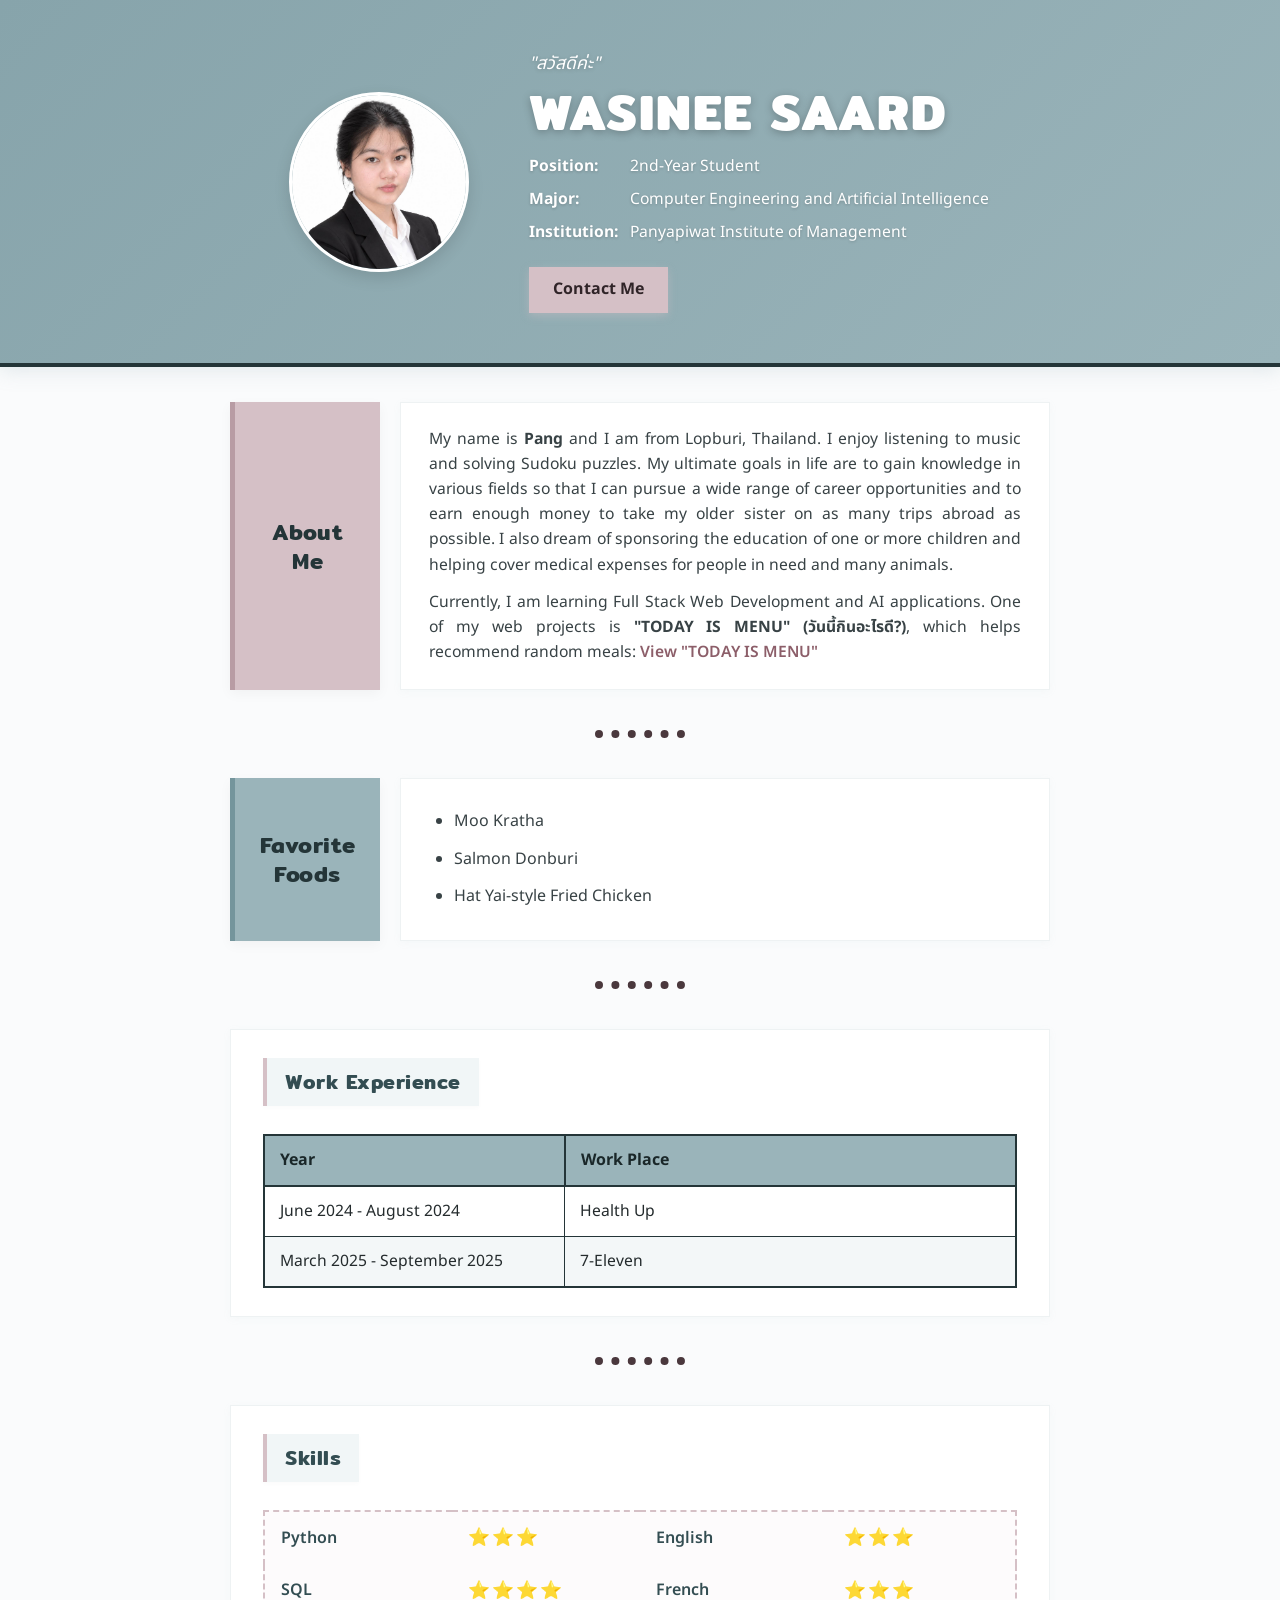
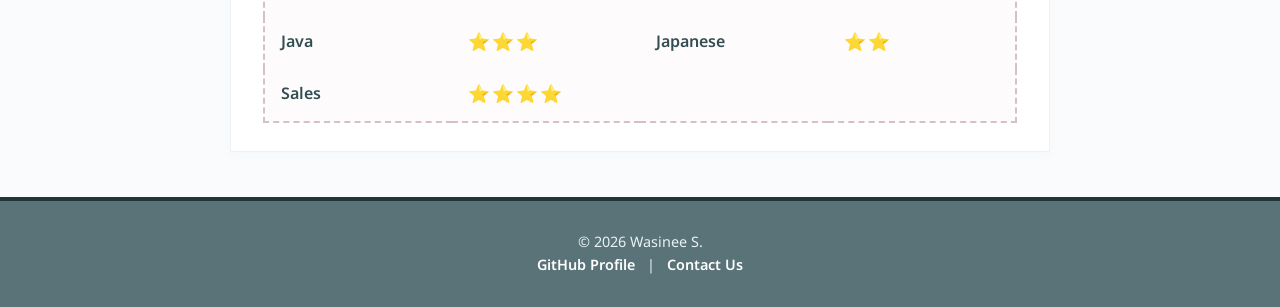
==== index.html @ 86ffa348 "เวอร์ชั่น 2" ====
<!DOCTYPE html>
<html lang="en">
<head>
    <meta charset="UTF-8">
    <meta name="viewport" content="width=device-width, initial-scale=1.0">
    <title>Wasinee Saard - My Page v2</title>
    <!-- Google Fonts (Mitr & Noto Sans Thai) ตามสไลด์หน้า 142 -->
    <link rel="preconnect" href="https://fonts.googleapis.com">
    <link rel="preconnect" href="https://fonts.gstatic.com" crossorigin>
    <link href="https://fonts.googleapis.com/css2?family=Mitr:wght@400;600;700&family=Noto+Sans+Thai:wght@300;400;600&display=swap" rel="stylesheet">
    <!-- เชื่อมต่อไปยัง styles.css -->
    <link rel="stylesheet" href="styles.css">
</head>
<body>

    <!-- Header: จัด Layout รูปโปรไฟล์และข้อมูลด้วย Table พร้อมเว้นระยะห่าง -->
    <header class="header-container">
        <table class="profile-layout-table" cellspacing="30">
            <tr>
                <!-- ฝั่งซ้าย: รูปภาพโปรไฟล์วงกลมแบบคลีน  -->
                <td class="profile-img-cell">
                    <img src="12170.jpeg" alt="Wasinee Saard Profile Picture" class="profile-img">
                </td>
                <!-- ฝั่งขวา: รายละเอียดข้อมูลส่วนตัว -->
                <td class="profile-info-cell">
                    <p class="tagline"><em>"สวัสดีค่ะ"</em></p>
                    <h1 class="display-name">Wasinee Saard</h1>
                    
                    <table class="personal-info-table">
                        <tr>
                            <td><strong>Position:</strong></td>
                            <td>2nd-Year Student</td>
                        </tr>
                        <tr>
                            <td><strong>Major:</strong></td>
                            <td>Computer Engineering and Artificial Intelligence</td>
                        </tr>
                        <tr>
                            <td><strong>Institution:</strong></td>
                            <td>Panyapiwat Institute of Management</td>
                        </tr>
                    </table>

                    <div class="header-btn-wrap">
                        <a href="contact.html" class="btn-primary">Contact Me</a>
                    </div>
                </td>
            </tr>
        </table>
    </header>

    <!-- เนื้อหาหลัก (Main Content) -->
    <main class="content-container">

        <!-- 1. About Me (กล่องสี่เหลี่ยมขอบคม สูงเท่าช่องข้อความขวามือ) -->
        <section class="split-section">
            <div class="square-title-box title-about">
                <h2>About<br>Me</h2>
            </div>
            <div class="split-content-box">
                <p>
                    My name is <strong>Pang</strong>  and I am from Lopburi, Thailand. I enjoy listening to music and solving Sudoku puzzles.

My ultimate goals in life are to gain knowledge in various fields so that I can pursue a wide range of career opportunities and to earn enough money to take my older sister on as many trips abroad as possible. I also dream of sponsoring the education of one or more children and helping cover medical expenses for people in need and many animals.


                </p>
                <p>
                    Currently, I am learning Full Stack Web Development and AI applications. 
                    One of my web projects is <strong>"TODAY IS MENU" (วันนี้กินอะไรดี?)</strong>, which helps recommend random meals: 
                    <a href="https://wasineesaa.github.io/today-is-menu/" target="_blank">View "TODAY IS MENU"</a>
                </p>
            </div>
        </section>

        <!-- เส้นคั่นจุดไข่ปลา Dotted HR ตามสไลด์ PA 3.1 -->
        <hr class="dotted-hr">

        <!-- 2. My Favorite Foods (กล่องสี่เหลี่ยมขอบคม สูงเท่าช่องข้อความขวามือ) -->
        <section class="split-section">
            <div class="square-title-box title-food">
                <h2>Favorite<br>Foods</h2>
            </div>
            <div class="split-content-box">
                <ul class="food-list">
                    <li>Moo Kratha </li>
                    <li>Salmon Donburi </li>
                    <li>Hat Yai-style Fried Chicken</li>
                </ul>
            </div>
        </section>

        <!-- เส้นคั่นจุดไข่ปลา Dotted HR ตามสไลด์ PA 3.1 -->
        <hr class="dotted-hr">

        <!-- 3. Work Experience (ตารางเส้นหนาและชัดเจนขึ้น) -->
        <section class="card">
            <h2>Work Experience</h2>
            <table class="experience-table">
                <thead>
                    <tr>
                        <th>Year</th>
                        <th>Work Place</th>
                    </tr>
                </thead>
                <tbody>
                    <tr>
                        <td>June 2024 - August 2024</td>
                        <td>Health Up</td>
                    </tr>
                    <tr>
                        <td>March 2025 - September 2025</td>
                        <td>7-Eleven </td>
                    </tr>
                </tbody>
            </table>
        </section>

        <!-- เส้นคั่นจุดไข่ปลา Dotted HR ตามสไลด์ PA 3.1 -->
        <hr class="dotted-hr">

        <!-- 4. Skills (ตาราง 4 คอลัมน์ ล้อมด้วยกรอบเส้นประ Dashed Border) -->
        <section class="card">
            <h2>Skills</h2>
            <table class="skills-box-table">
                <tr>
                    <td class="skill-name">Python</td>
                    <td class="skill-level">⭐⭐⭐</td>
                    <td class="skill-name">English</td>
                    <td class="skill-level">⭐⭐⭐</td>
                </tr>
                <tr>
                    <td class="skill-name">SQL</td>
                    <td class="skill-level">⭐⭐⭐⭐</td>
                    <td class="skill-name">French</td>
                    <td class="skill-level">⭐⭐⭐</td>
                </tr>
                <tr>
                    <td class="skill-name">Java</td>
                    <td class="skill-level">⭐⭐⭐</td>
                    <td class="skill-name">Japanese</td>
                    <td class="skill-level">⭐⭐</td>
                </tr>
                <tr>
                    <td class="skill-name">Sales </td>
                    <td class="skill-level">⭐⭐⭐⭐</td>
                    <td></td>
                    <td></td>
                </tr>
            </table>
        </section>

    </main>

    <!-- Footer: Link GitHub & contact.html -->
    <footer class="footer-container">
        <p>&copy; 2026 Wasinee S. </p>
        <p>
            <a href="https://github.com/wasineesaa" target="_blank">GitHub Profile</a> | 
            <a href="contact.html">Contact Us</a>
        </p>
    </footer>

</body>
</html>
---- styles.css ----
/* ==========================================================
   1. GLOBAL RESET & TYPOGRAPHY
   - ฟอนต์เนื้อหา: Noto Sans Thai (สไลด์หน้า 160)
   - ฟอนต์หัวข้อ: Mitr (สไลด์หน้า 142)
   ========================================================== */
* {
    margin: 0;
    padding: 0;
    box-sizing: border-box;
}

body {
    background-color: #fafbfc;
    color: #2e3538;
    font-family: 'Noto Sans Thai', 'Segoe UI', Tahoma, sans-serif;
    line-height: 1.6;
}

h1, h2, h3 {
    font-family: 'Mitr', sans-serif;
    font-weight: 600;
}

/* ==========================================================
   2. HEADER CONTAINER & PROFILE LAYOUT
   ========================================================== */
.header-container {
    background: linear-gradient(135deg, #87a4ab, #9AB4BA);
    padding: 50px 20px;
    box-shadow: 0 4px 18px rgba(154, 180, 186, 0.25);
    /* เส้นกั้นด้านล่างกรอบบน: หนา 4px สีเข้มคมชัด */
    border-bottom: 4px solid #243538;
}

.header-container.compact {
    text-align: center;
    padding: 35px 20px;
}

.profile-layout-table {
    border-collapse: separate !important;
    border-spacing: 35px 0 !important;
    max-width: 900px;
    margin: 0 auto;
}

.profile-img-cell {
    width: 200px;
    vertical-align: middle;
    text-align: center;
}

/* รูปโปรไฟล์วงกลมแบบคลีน */
.profile-img {
    width: 180px;
    height: 180px;
    min-width: 180px;
    min-height: 180px;
    border-radius: 50%;
    object-fit: cover;
    object-position: center 15%; /* โฟกัสไม่ให้ศีรษะโดนตัด */
    border: 3.5px solid #ffffff;
    box-shadow: 0 6px 16px rgba(0, 0, 0, 0.12);
    display: block;
    margin: 0 auto;
    transition: transform 0.3s ease, box-shadow 0.3s ease;
}

.profile-img:hover {
    transform: scale(1.04) rotate(2deg);
    box-shadow: 0 10px 25px rgba(255, 255, 255, 0.4);
}

.profile-info-cell {
    vertical-align: middle;
    padding-left: 15px;
}

/* ==========================================================
   ชื่อ WASINEE SAARD & ตัวหนังสือรอบข้างสีขาว
   ========================================================== */
.tagline {
    color: #ffffff !important;
    margin-bottom: 8px;
    font-size: 1.1rem;
    font-weight: 400;
    text-shadow: 0 1px 4px rgba(0, 0, 0, 0.2);
}

.display-name {
    font-size: 3.1rem;
    font-weight: 800;
    text-transform: uppercase;
    letter-spacing: 2px;
    line-height: 1.05;
    color: #ffffff;
    margin-bottom: 12px;
    text-shadow: 0 2px 8px rgba(0, 0, 0, 0.25);
    
    display: inline-block;
    transform-origin: left center;
    cursor: default;
    transition: transform 0.3s cubic-bezier(0.2, 0.8, 0.2, 1), 
                color 0.3s ease, 
                text-shadow 0.3s ease;
}

.display-name:hover {
    transform: translateX(12px) scale(1.02);
    color: #ffffff !important;
    text-shadow: 0 0 16px rgba(255, 255, 255, 0.9), 0 3px 8px rgba(0, 0, 0, 0.3);
}

.personal-info-table {
    border-collapse: collapse;
    margin-bottom: 18px;
    color: #ffffff !important;
}

.personal-info-table td {
    padding: 4px 12px 4px 0;
    font-size: 0.98rem;
    text-shadow: 0 1px 3px rgba(0, 0, 0, 0.2);
}

.personal-info-table strong {
    color: #ffffff !important;
}

.header-btn-wrap {
    margin-top: 12px;
}

/* ==========================================================
   ลูกเล่น DOTTED HR สไตล์ Sean Halpin (สไลด์หน้า 37, 40)
   ========================================================== */
hr.dotted-hr {
    border-style: none;
    border-top-style: dotted;
    border-color: #4a383d;
    border-width: 8px;
    width: 90px;
    margin: 40px auto;
}

/* ==========================================================
   3. LAYOUT หัวข้อกล่องสี่เหลี่ยม (About Me & Favorite Foods)
   ========================================================== */
.content-container {
    max-width: 860px;
    margin: 35px auto;
    padding: 0 20px;
}

.split-section {
    display: flex;
    align-items: stretch;
    gap: 20px;
    margin-bottom: 10px;
}

.square-title-box {
    width: 150px;
    min-width: 150px;
    border-radius: 0;
    display: flex;
    align-items: center;
    justify-content: center;
    text-align: center;
    padding: 20px 10px;
    box-shadow: 0 4px 12px rgba(0, 0, 0, 0.04);
    transition: transform 0.2s ease, box-shadow 0.2s ease;
}

.square-title-box:hover {
    transform: translateY(-2px);
    box-shadow: 0 6px 14px rgba(0, 0, 0, 0.08);
}

.square-title-box h2 {
    color: #243538;
    font-size: 1.4rem;
    font-weight: 600;
    line-height: 1.3;
    margin: 0;
    border-bottom: none;
    padding: 0;
    letter-spacing: 0.5px;
}

.title-about {
    background-color: #D5C0C6;
    border-left: 5px solid #b89ca4;
}

.title-food {
    background-color: #9AB4BA;
    border-left: 5px solid #74959c;
}

.split-content-box {
    flex: 1;
    background: #ffffff;
    border-radius: 0;
    padding: 24px 28px;
    border: 1px solid #eef2f3;
    box-shadow: 0 2px 8px rgba(154, 180, 186, 0.06);
    display: flex;
    flex-direction: column;
    justify-content: center;
}

.split-content-box p {
    margin-bottom: 12px;
    text-align: justify;
    color: #384245;
    font-size: 0.98rem;
}

.split-content-box p:last-child {
    margin-bottom: 0;
}

.food-list {
    margin-left: 25px;
}

.food-list li {
    padding: 6px 0;
    font-size: 1rem;
    color: #384245;
}

/* ==========================================================
   4. CARDS ทั่วไป: สไตล์หัวข้อใหม่ของ EXPERIENCE & SKILLS
   ========================================================== */
.card {
    background: #ffffff;
    border-radius: 0;
    padding: 28px 32px;
    margin-bottom: 10px;
    border: 1px solid #eef2f3;
    box-shadow: 0 2px 8px rgba(154, 180, 186, 0.06);
    transition: transform 0.25s ease, box-shadow 0.25s ease;
}

.card:hover {
    transform: translateY(-2px);
    box-shadow: 0 6px 16px rgba(154, 180, 186, 0.12);
}

.card h2 {
    display: inline-flex;
    align-items: center;
    background: #f1f6f7;
    color: #334d52;
    font-size: 1.25rem;
    padding: 8px 18px;
    border-left: 4.5px solid #D5C0C6;
    letter-spacing: 0.5px;
    margin-bottom: 18px;
    border-bottom: none;
    box-shadow: 0 2px 5px rgba(0, 0, 0, 0.02);
}

/* ตาราง WORK EXPERIENCE: เส้นขอบหนา คมชัด */
.experience-table {
    width: 100%;
    border-collapse: collapse;
    border: 2.5px solid #243538;
    margin-top: 10px;
}

.experience-table th {
    background-color: #9AB4BA;
    color: #1a2729;
    font-weight: 700;
    padding: 12px 15px;
    text-align: left;
    border: 2px solid #243538;
}

.experience-table td {
    padding: 12px 15px;
    border: 1.5px solid #243538;
    color: #242b2d;
    font-size: 0.98rem;
}

.experience-table td:first-child,
.experience-table th:first-child {
    width: 40%;
}

.experience-table tbody tr:nth-child(even) {
    background-color: #f3f7f8;
}

/* ตาราง SKILLS */
.skills-box-table {
    width: 100%;
    border-collapse: collapse;
    border: 2.5px dashed #D5C0C6;
    border-radius: 0;
    margin-top: 10px;
    background-color: #fdfbfc;
    transition: background-color 0.25s ease;
}

.skills-box-table:hover {
    background-color: #fbf7f8;
}

.skills-box-table td {
    padding: 12px 16px;
    vertical-align: middle;
}

.skills-box-table .skill-name {
    font-weight: 600;
    color: #334d52;
    width: 25%;
    white-space: nowrap;
}

.skills-box-table .skill-level {
    width: 25%;
    font-size: 1.1rem;
    letter-spacing: 2px;
}

/* ==========================================================
   5. BUTTONS & FORMS
   ========================================================== */
.btn-primary {
    display: inline-block;
    background-color: #D5C0C6;
    color: #302428;
    padding: 10px 24px;
    border-radius: 0;
    text-decoration: none;
    font-weight: 700;
    border: none;
    cursor: pointer;
    box-shadow: 0 3px 8px rgba(213, 192, 198, 0.4);
    transition: background-color 0.2s ease, transform 0.2s ease;
}

.btn-primary:hover {
    background-color: #c4abb3;
    transform: translateY(-2px);
}

.btn-secondary {
    display: inline-block;
    background-color: #9AB4BA;
    color: #1a2729;
    padding: 10px 24px;
    border-radius: 0;
    text-decoration: none;
    font-weight: 700;
    margin-left: 10px;
    box-shadow: 0 3px 6px rgba(154, 180, 186, 0.3);
    transition: background-color 0.2s ease, transform 0.2s ease;
}

.btn-secondary:hover {
    background-color: #83a0a6;
    transform: translateY(-2px);
}

.form-group {
    margin-bottom: 18px;
}

.form-group label {
    display: block;
    margin-bottom: 6px;
    font-weight: 600;
    color: #334d52;
}

.form-group input,
.form-group textarea {
    width: 100%;
    padding: 11px 14px;
    border: 1.5px solid #d8e2e4;
    border-radius: 0;
    font-size: 0.95rem;
    background-color: #ffffff;
    outline: none;
    transition: border-color 0.25s ease, box-shadow 0.25s ease;
}

.form-group input:focus,
.form-group textarea:focus {
    border-color: #9AB4BA;
    box-shadow: 0 0 0 3px rgba(154, 180, 186, 0.25);
}

.form-actions {
    margin-top: 22px;
}

a {
    color: #8c5e69;
    text-decoration: none;
    font-weight: 600;
    transition: color 0.2s ease;
}

a:hover {
    color: #557880;
    text-decoration: underline;
}

/* ==========================================================
   6. FOOTER
   ========================================================== */
.footer-container {
    background-color: #597379;
    color: #eaf1f3;
    text-align: center;
    padding: 30px 20px;
    margin-top: 45px;
    font-size: 0.9rem;
    /* เส้นกั้นด้านบนกรอบล่างสุด: หนา 4px สีเข้มคมชัด */
    border-top: 4px solid #243538;
}

.footer-container a {
    color: #ffffff;
    margin: 0 8px;
    text-decoration: none;
}

.footer-container a:hover {
    color: #fcecef;
    text-decoration: underline;
}

/* ==========================================================
   7. RESPONSIVE DESIGN
   ========================================================== */
@media (max-width: 650px) {
    .profile-layout-table, 
    .profile-layout-table tr, 
    .profile-layout-table td {
        display: block;
        text-align: center;
        border-spacing: 0;
    }
    .profile-info-cell {
        padding-left: 0 !important;
        margin-top: 15px;
    }
    .display-name {
        font-size: 2.2rem;
    }
    .personal-info-table {
        margin: 0 auto 15px auto;
    }
    .skills-box-table td {
        padding: 8px 6px;
        font-size: 0.85rem;
    }
    .split-section {
        flex-direction: column;
        gap: 0;
    }
    .square-title-box {
        width: 100%;
        min-width: 100%;
        padding: 14px;
        border-left: none;
        border-bottom: 3px solid rgba(0, 0, 0, 0.08);
    }
    .split-content-box {
        width: 100%;
    }
}
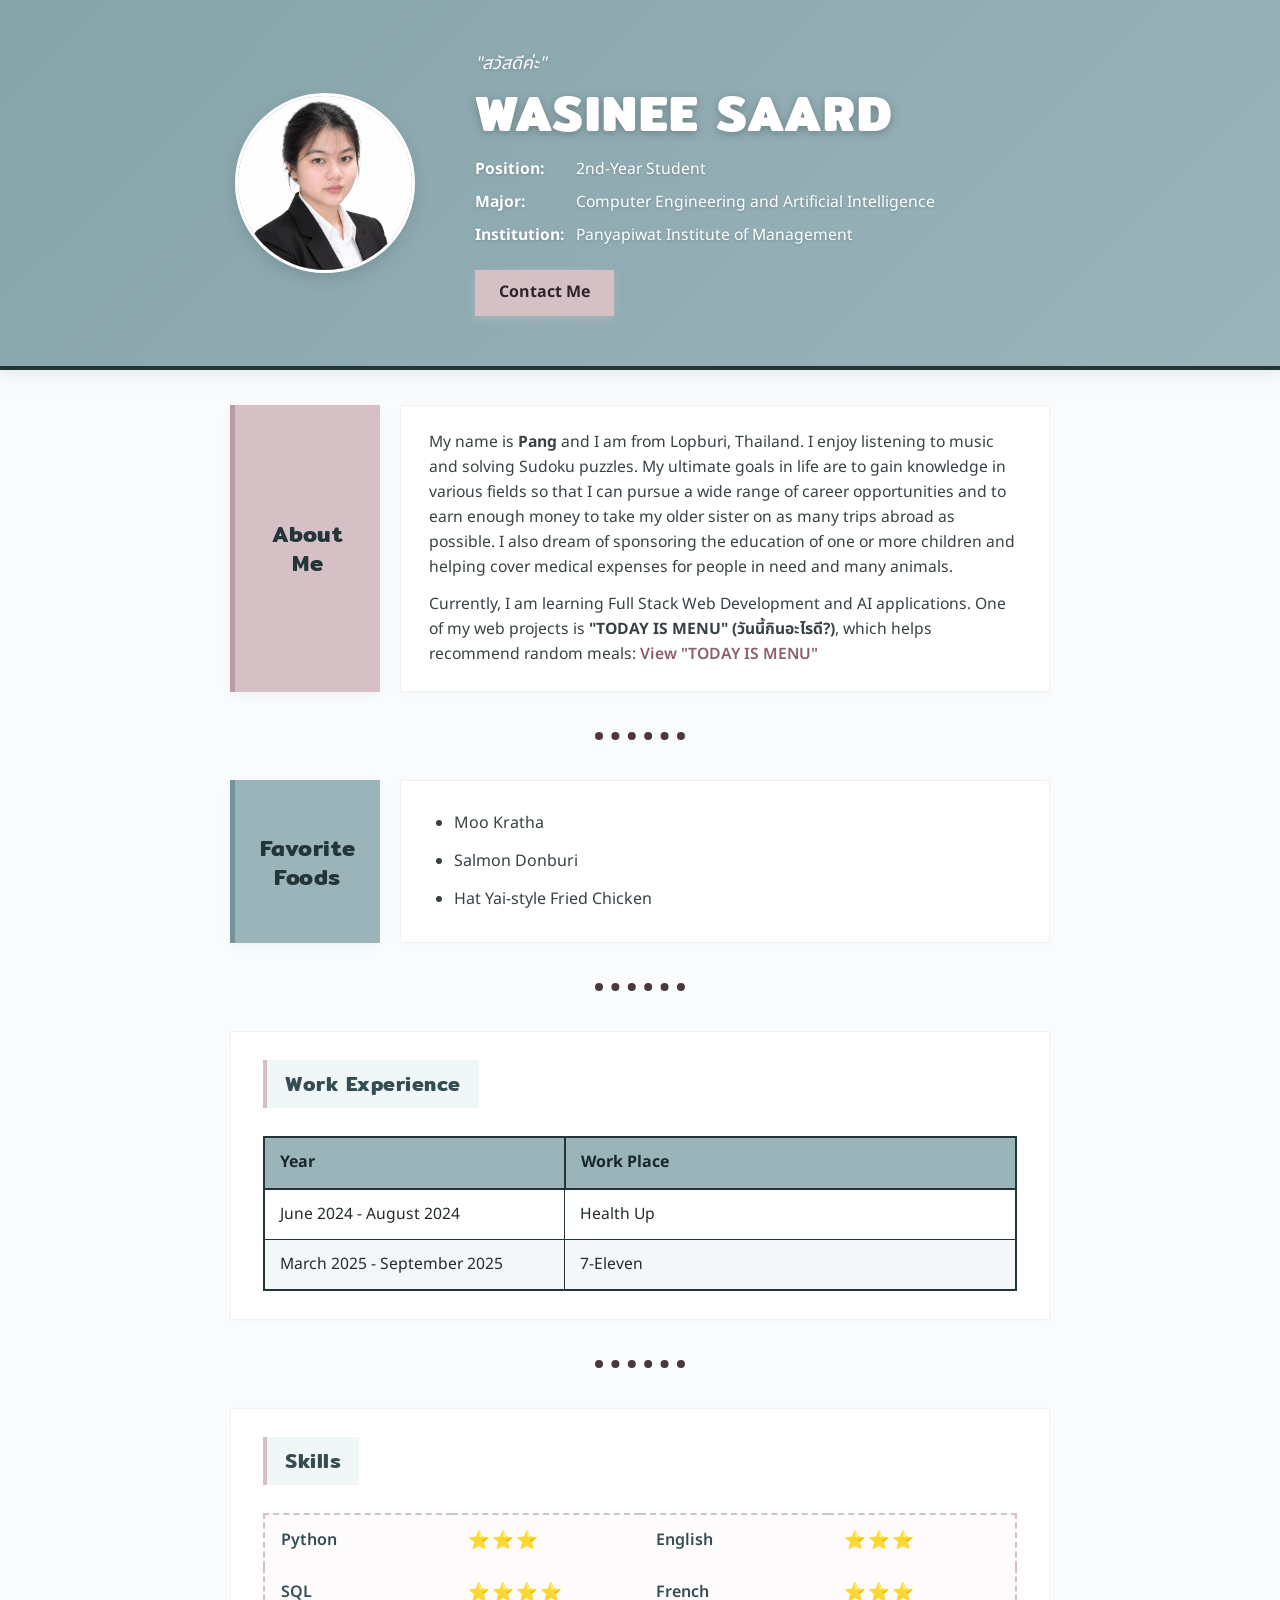
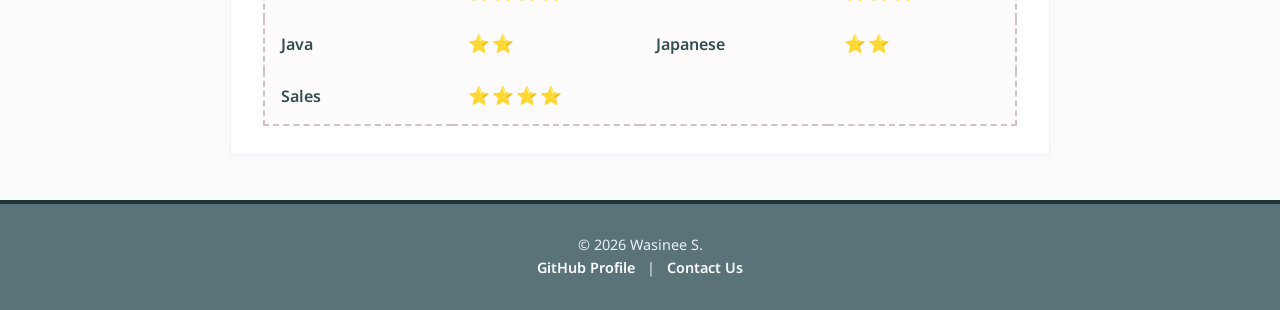
==== commit 79bc8d7f: "Refactor index.html and update stylesheet link Updated the HTML structure and added a cache-busting " ====
--- a/index.html
+++ b/index.html
@@ -8,8 +8,8 @@
     <link rel="preconnect" href="https://fonts.googleapis.com">
     <link rel="preconnect" href="https://fonts.gstatic.com" crossorigin>
     <link href="https://fonts.googleapis.com/css2?family=Mitr:wght@400;600;700&family=Noto+Sans+Thai:wght@300;400;600&display=swap" rel="stylesheet">
-    <!-- เชื่อมต่อไปยัง styles.css -->
-    <link rel="stylesheet" href="styles.css">
+    <!-- เชื่อมต่อไปยัง styles.css พร้อมใส่ตัวดักแคช ?v=3 -->
+    <link rel="stylesheet" href="styles.css?v=3">
 </head>
 <body>
 
@@ -17,7 +17,7 @@
     <header class="header-container">
         <table class="profile-layout-table" cellspacing="30">
             <tr>
-                <!-- ฝั่งซ้าย: รูปภาพโปรไฟล์วงกลมแบบคลีน  -->
+                <!-- ฝั่งซ้าย: รูปภาพโปรไฟล์วงกลมแบบคลีน -->
                 <td class="profile-img-cell">
                     <img src="12170.jpeg" alt="Wasinee Saard Profile Picture" class="profile-img">
                 </td>
@@ -52,18 +52,15 @@
     <!-- เนื้อหาหลัก (Main Content) -->
     <main class="content-container">
 
-        <!-- 1. About Me (กล่องสี่เหลี่ยมขอบคม สูงเท่าช่องข้อความขวามือ) -->
+        <!-- 1. About Me (กล่องสี่เหลี่ยมขอบคม) -->
         <section class="split-section">
             <div class="square-title-box title-about">
                 <h2>About<br>Me</h2>
             </div>
             <div class="split-content-box">
                 <p>
-                    My name is <strong>Pang</strong>  and I am from Lopburi, Thailand. I enjoy listening to music and solving Sudoku puzzles.
-
-My ultimate goals in life are to gain knowledge in various fields so that I can pursue a wide range of career opportunities and to earn enough money to take my older sister on as many trips abroad as possible. I also dream of sponsoring the education of one or more children and helping cover medical expenses for people in need and many animals.
-
-
+                    My name is <strong>Pang</strong> and I am from Lopburi, Thailand. I enjoy listening to music and solving Sudoku puzzles.
+                    My ultimate goals in life are to gain knowledge in various fields so that I can pursue a wide range of career opportunities and to earn enough money to take my older sister on as many trips abroad as possible. I also dream of sponsoring the education of one or more children and helping cover medical expenses for people in need and many animals.
                 </p>
                 <p>
                     Currently, I am learning Full Stack Web Development and AI applications. 
@@ -76,15 +73,15 @@
         <!-- เส้นคั่นจุดไข่ปลา Dotted HR ตามสไลด์ PA 3.1 -->
         <hr class="dotted-hr">
 
-        <!-- 2. My Favorite Foods (กล่องสี่เหลี่ยมขอบคม สูงเท่าช่องข้อความขวามือ) -->
+        <!-- 2. My Favorite Foods -->
         <section class="split-section">
             <div class="square-title-box title-food">
                 <h2>Favorite<br>Foods</h2>
             </div>
             <div class="split-content-box">
                 <ul class="food-list">
-                    <li>Moo Kratha </li>
-                    <li>Salmon Donburi </li>
+                    <li>Moo Kratha</li>
+                    <li>Salmon Donburi</li>
                     <li>Hat Yai-style Fried Chicken</li>
                 </ul>
             </div>
@@ -93,7 +90,7 @@
         <!-- เส้นคั่นจุดไข่ปลา Dotted HR ตามสไลด์ PA 3.1 -->
         <hr class="dotted-hr">
 
-        <!-- 3. Work Experience (ตารางเส้นหนาและชัดเจนขึ้น) -->
+        <!-- 3. Work Experience -->
         <section class="card">
             <h2>Work Experience</h2>
             <table class="experience-table">
@@ -110,7 +107,7 @@
                     </tr>
                     <tr>
                         <td>March 2025 - September 2025</td>
-                        <td>7-Eleven </td>
+                        <td>7-Eleven</td>
                     </tr>
                 </tbody>
             </table>
@@ -137,12 +134,12 @@
                 </tr>
                 <tr>
                     <td class="skill-name">Java</td>
-                    <td class="skill-level">⭐⭐⭐</td>
+                    <td class="skill-level">⭐⭐</td>
                     <td class="skill-name">Japanese</td>
                     <td class="skill-level">⭐⭐</td>
                 </tr>
                 <tr>
-                    <td class="skill-name">Sales </td>
+                    <td class="skill-name">Sales</td>
                     <td class="skill-level">⭐⭐⭐⭐</td>
                     <td></td>
                     <td></td>
@@ -152,9 +149,9 @@
 
     </main>
 
-    <!-- Footer: Link GitHub & contact.html -->
+    <!-- Footer -->
     <footer class="footer-container">
-        <p>&copy; 2026 Wasinee S. </p>
+        <p>&copy; 2026 Wasinee S.</p>
         <p>
             <a href="https://github.com/wasineesaa" target="_blank">GitHub Profile</a> | 
             <a href="contact.html">Contact Us</a>
@@ -162,4 +159,4 @@
     </footer>
 
 </body>
-</html>+</html>
--- a/styles.css
+++ b/styles.css
@@ -1,12 +1,15 @@
 /* ==========================================================
    1. GLOBAL RESET & TYPOGRAPHY
-   - ฟอนต์เนื้อหา: Noto Sans Thai (สไลด์หน้า 160)
-   - ฟอนต์หัวข้อ: Mitr (สไลด์หน้า 142)
    ========================================================== */
 * {
     margin: 0;
     padding: 0;
     box-sizing: border-box;
+}
+
+html, body {
+    width: 100%;
+    overflow-x: hidden; /* ป้องกันหน้าเว็บเลื่อนออกด้านข้าง */
 }
 
 body {
@@ -16,6 +19,12 @@
     line-height: 1.6;
 }
 
+img {
+    max-width: 100%;
+    height: auto;
+    display: block;
+}
+
 h1, h2, h3 {
     font-family: 'Mitr', sans-serif;
     font-weight: 600;
@@ -28,8 +37,8 @@
     background: linear-gradient(135deg, #87a4ab, #9AB4BA);
     padding: 50px 20px;
     box-shadow: 0 4px 18px rgba(154, 180, 186, 0.25);
-    /* เส้นกั้นด้านล่างกรอบบน: หนา 4px สีเข้มคมชัด */
     border-bottom: 4px solid #243538;
+    width: 100%;
 }
 
 .header-container.compact {
@@ -41,6 +50,7 @@
     border-collapse: separate !important;
     border-spacing: 35px 0 !important;
     max-width: 900px;
+    width: 100%;
     margin: 0 auto;
 }
 
@@ -54,11 +64,9 @@
 .profile-img {
     width: 180px;
     height: 180px;
-    min-width: 180px;
-    min-height: 180px;
     border-radius: 50%;
     object-fit: cover;
-    object-position: center 15%; /* โฟกัสไม่ให้ศีรษะโดนตัด */
+    object-position: center 15%;
     border: 3.5px solid #ffffff;
     box-shadow: 0 6px 16px rgba(0, 0, 0, 0.12);
     display: block;
@@ -76,9 +84,6 @@
     padding-left: 15px;
 }
 
-/* ==========================================================
-   ชื่อ WASINEE SAARD & ตัวหนังสือรอบข้างสีขาว
-   ========================================================== */
 .tagline {
     color: #ffffff !important;
     margin-bottom: 8px;
@@ -92,22 +97,17 @@
     font-weight: 800;
     text-transform: uppercase;
     letter-spacing: 2px;
-    line-height: 1.05;
+    line-height: 1.1;
     color: #ffffff;
     margin-bottom: 12px;
     text-shadow: 0 2px 8px rgba(0, 0, 0, 0.25);
-    
     display: inline-block;
-    transform-origin: left center;
-    cursor: default;
-    transition: transform 0.3s cubic-bezier(0.2, 0.8, 0.2, 1), 
-                color 0.3s ease, 
-                text-shadow 0.3s ease;
+    word-break: break-word;
+    transition: transform 0.3s ease, text-shadow 0.3s ease;
 }
 
 .display-name:hover {
-    transform: translateX(12px) scale(1.02);
-    color: #ffffff !important;
+    transform: translateX(8px) scale(1.02);
     text-shadow: 0 0 16px rgba(255, 255, 255, 0.9), 0 3px 8px rgba(0, 0, 0, 0.3);
 }
 
@@ -131,9 +131,7 @@
     margin-top: 12px;
 }
 
-/* ==========================================================
-   ลูกเล่น DOTTED HR สไตล์ Sean Halpin (สไลด์หน้า 37, 40)
-   ========================================================== */
+/* เส้นคั่นจุดไข่ปลา Dotted HR */
 hr.dotted-hr {
     border-style: none;
     border-top-style: dotted;
@@ -148,6 +146,7 @@
    ========================================================== */
 .content-container {
     max-width: 860px;
+    width: 100%;
     margin: 35px auto;
     padding: 0 20px;
 }
@@ -157,24 +156,18 @@
     align-items: stretch;
     gap: 20px;
     margin-bottom: 10px;
+    width: 100%;
 }
 
 .square-title-box {
     width: 150px;
     min-width: 150px;
-    border-radius: 0;
     display: flex;
     align-items: center;
     justify-content: center;
     text-align: center;
     padding: 20px 10px;
     box-shadow: 0 4px 12px rgba(0, 0, 0, 0.04);
-    transition: transform 0.2s ease, box-shadow 0.2s ease;
-}
-
-.square-title-box:hover {
-    transform: translateY(-2px);
-    box-shadow: 0 6px 14px rgba(0, 0, 0, 0.08);
 }
 
 .square-title-box h2 {
@@ -183,8 +176,6 @@
     font-weight: 600;
     line-height: 1.3;
     margin: 0;
-    border-bottom: none;
-    padding: 0;
     letter-spacing: 0.5px;
 }
 
@@ -201,20 +192,21 @@
 .split-content-box {
     flex: 1;
     background: #ffffff;
-    border-radius: 0;
     padding: 24px 28px;
     border: 1px solid #eef2f3;
     box-shadow: 0 2px 8px rgba(154, 180, 186, 0.06);
     display: flex;
     flex-direction: column;
     justify-content: center;
+    min-width: 0; /* ป้องกัน flex-item ล้น */
 }
 
 .split-content-box p {
     margin-bottom: 12px;
-    text-align: justify;
+    text-align: left;
     color: #384245;
     font-size: 0.98rem;
+    word-break: break-word;
 }
 
 .split-content-box p:last-child {
@@ -232,21 +224,16 @@
 }
 
 /* ==========================================================
-   4. CARDS ทั่วไป: สไตล์หัวข้อใหม่ของ EXPERIENCE & SKILLS
+   4. CARDS, WORK EXPERIENCE & SKILLS
    ========================================================== */
 .card {
     background: #ffffff;
-    border-radius: 0;
     padding: 28px 32px;
     margin-bottom: 10px;
     border: 1px solid #eef2f3;
     box-shadow: 0 2px 8px rgba(154, 180, 186, 0.06);
-    transition: transform 0.25s ease, box-shadow 0.25s ease;
-}
-
-.card:hover {
-    transform: translateY(-2px);
-    box-shadow: 0 6px 16px rgba(154, 180, 186, 0.12);
+    width: 100%;
+    overflow: hidden;
 }
 
 .card h2 {
@@ -259,11 +246,9 @@
     border-left: 4.5px solid #D5C0C6;
     letter-spacing: 0.5px;
     margin-bottom: 18px;
-    border-bottom: none;
-    box-shadow: 0 2px 5px rgba(0, 0, 0, 0.02);
-}
-
-/* ตาราง WORK EXPERIENCE: เส้นขอบหนา คมชัด */
+}
+
+/* ตาราง WORK EXPERIENCE */
 .experience-table {
     width: 100%;
     border-collapse: collapse;
@@ -296,19 +281,14 @@
     background-color: #f3f7f8;
 }
 
-/* ตาราง SKILLS */
+/* ตาราง SKILLS (ค่ามาตรฐานจอคอม) */
 .skills-box-table {
     width: 100%;
     border-collapse: collapse;
     border: 2.5px dashed #D5C0C6;
-    border-radius: 0;
     margin-top: 10px;
     background-color: #fdfbfc;
-    transition: background-color 0.25s ease;
-}
-
-.skills-box-table:hover {
-    background-color: #fbf7f8;
+    table-layout: fixed;
 }
 
 .skills-box-table td {
@@ -320,7 +300,6 @@
     font-weight: 600;
     color: #334d52;
     width: 25%;
-    white-space: nowrap;
 }
 
 .skills-box-table .skill-level {
@@ -337,13 +316,13 @@
     background-color: #D5C0C6;
     color: #302428;
     padding: 10px 24px;
-    border-radius: 0;
     text-decoration: none;
     font-weight: 700;
     border: none;
     cursor: pointer;
     box-shadow: 0 3px 8px rgba(213, 192, 198, 0.4);
     transition: background-color 0.2s ease, transform 0.2s ease;
+    text-align: center;
 }
 
 .btn-primary:hover {
@@ -356,12 +335,12 @@
     background-color: #9AB4BA;
     color: #1a2729;
     padding: 10px 24px;
-    border-radius: 0;
     text-decoration: none;
     font-weight: 700;
     margin-left: 10px;
     box-shadow: 0 3px 6px rgba(154, 180, 186, 0.3);
     transition: background-color 0.2s ease, transform 0.2s ease;
+    text-align: center;
 }
 
 .btn-secondary:hover {
@@ -385,7 +364,6 @@
     width: 100%;
     padding: 11px 14px;
     border: 1.5px solid #d8e2e4;
-    border-radius: 0;
     font-size: 0.95rem;
     background-color: #ffffff;
     outline: none;
@@ -424,8 +402,8 @@
     padding: 30px 20px;
     margin-top: 45px;
     font-size: 0.9rem;
-    /* เส้นกั้นด้านบนกรอบล่างสุด: หนา 4px สีเข้มคมชัด */
     border-top: 4px solid #243538;
+    width: 100%;
 }
 
 .footer-container a {
@@ -440,42 +418,122 @@
 }
 
 /* ==========================================================
-   7. RESPONSIVE DESIGN
-   ========================================================== */
-@media (max-width: 650px) {
+   7. RESPONSIVE DESIGN (ปรับแต่งสำหรับมือถือโดยเฉพาะ)
+   ========================================================== */
+@media (max-width: 768px) {
+    .header-container {
+        padding: 35px 15px;
+    }
+
+    /* จัดโปรไฟล์ส่วนหัวให้เรียงตั้งตรงกึ่งกลาง */
     .profile-layout-table, 
+    .profile-layout-table tbody, 
     .profile-layout-table tr, 
     .profile-layout-table td {
-        display: block;
-        text-align: center;
-        border-spacing: 0;
-    }
+        display: block !important;
+        width: 100% !important;
+        text-align: center !important;
+        border-spacing: 0 !important;
+    }
+
+    .profile-img-cell {
+        margin: 0 auto 15px auto;
+    }
+
     .profile-info-cell {
         padding-left: 0 !important;
-        margin-top: 15px;
-    }
+    }
+
     .display-name {
-        font-size: 2.2rem;
-    }
+        font-size: 2.1rem;
+        letter-spacing: 1px;
+    }
+
     .personal-info-table {
-        margin: 0 auto 15px auto;
-    }
-    .skills-box-table td {
-        padding: 8px 6px;
-        font-size: 0.85rem;
-    }
+        margin: 15px auto;
+        display: table !important;
+        text-align: left !important;
+    }
+
+    .personal-info-table td {
+        display: table-cell !important;
+        padding: 3px 6px;
+        font-size: 0.88rem;
+    }
+
+    /* กล่องข้อความและเนื้อหา */
+    .content-container {
+        padding: 0 14px;
+        margin: 25px auto;
+    }
+
     .split-section {
         flex-direction: column;
         gap: 0;
-    }
+        margin-bottom: 16px;
+    }
+
     .square-title-box {
         width: 100%;
         min-width: 100%;
-        padding: 14px;
+        padding: 12px;
         border-left: none;
-        border-bottom: 3px solid rgba(0, 0, 0, 0.08);
-    }
+        border-bottom: 4px solid rgba(0, 0, 0, 0.1);
+    }
+
+    .square-title-box h2 br {
+        display: none;
+    }
+
     .split-content-box {
         width: 100%;
-    }
-}+        padding: 18px 16px;
+    }
+
+    .card {
+        padding: 20px 14px;
+    }
+
+    /* ตารางประสบการณ์ */
+    .experience-table th, 
+    .experience-table td {
+        padding: 8px 10px;
+        font-size: 0.85rem;
+    }
+
+    /* ตาราง Skills: บังคับให้อยู่ในกรอบ ไม่ล้นจอเด็ดขาด */
+    .skills-box-table {
+        width: 100% !important;
+        table-layout: fixed !important;
+        border-spacing: 0 !important;
+    }
+
+    .skills-box-table td {
+        padding: 8px 4px !important;
+        vertical-align: middle;
+        overflow: hidden;
+    }
+
+    .skills-box-table .skill-name {
+        width: 28% !important;
+        font-size: 0.82rem !important;
+    }
+
+    .skills-box-table .skill-level {
+        width: 22% !important;
+        font-size: 0.72rem !important;
+        letter-spacing: 0px !important;
+        white-space: nowrap;
+    }
+
+    /* ปุ่มในหน้า Contact Form */
+    .form-actions {
+        display: flex;
+        flex-direction: column;
+        gap: 10px;
+    }
+
+    .btn-secondary {
+        margin-left: 0;
+    }
+}
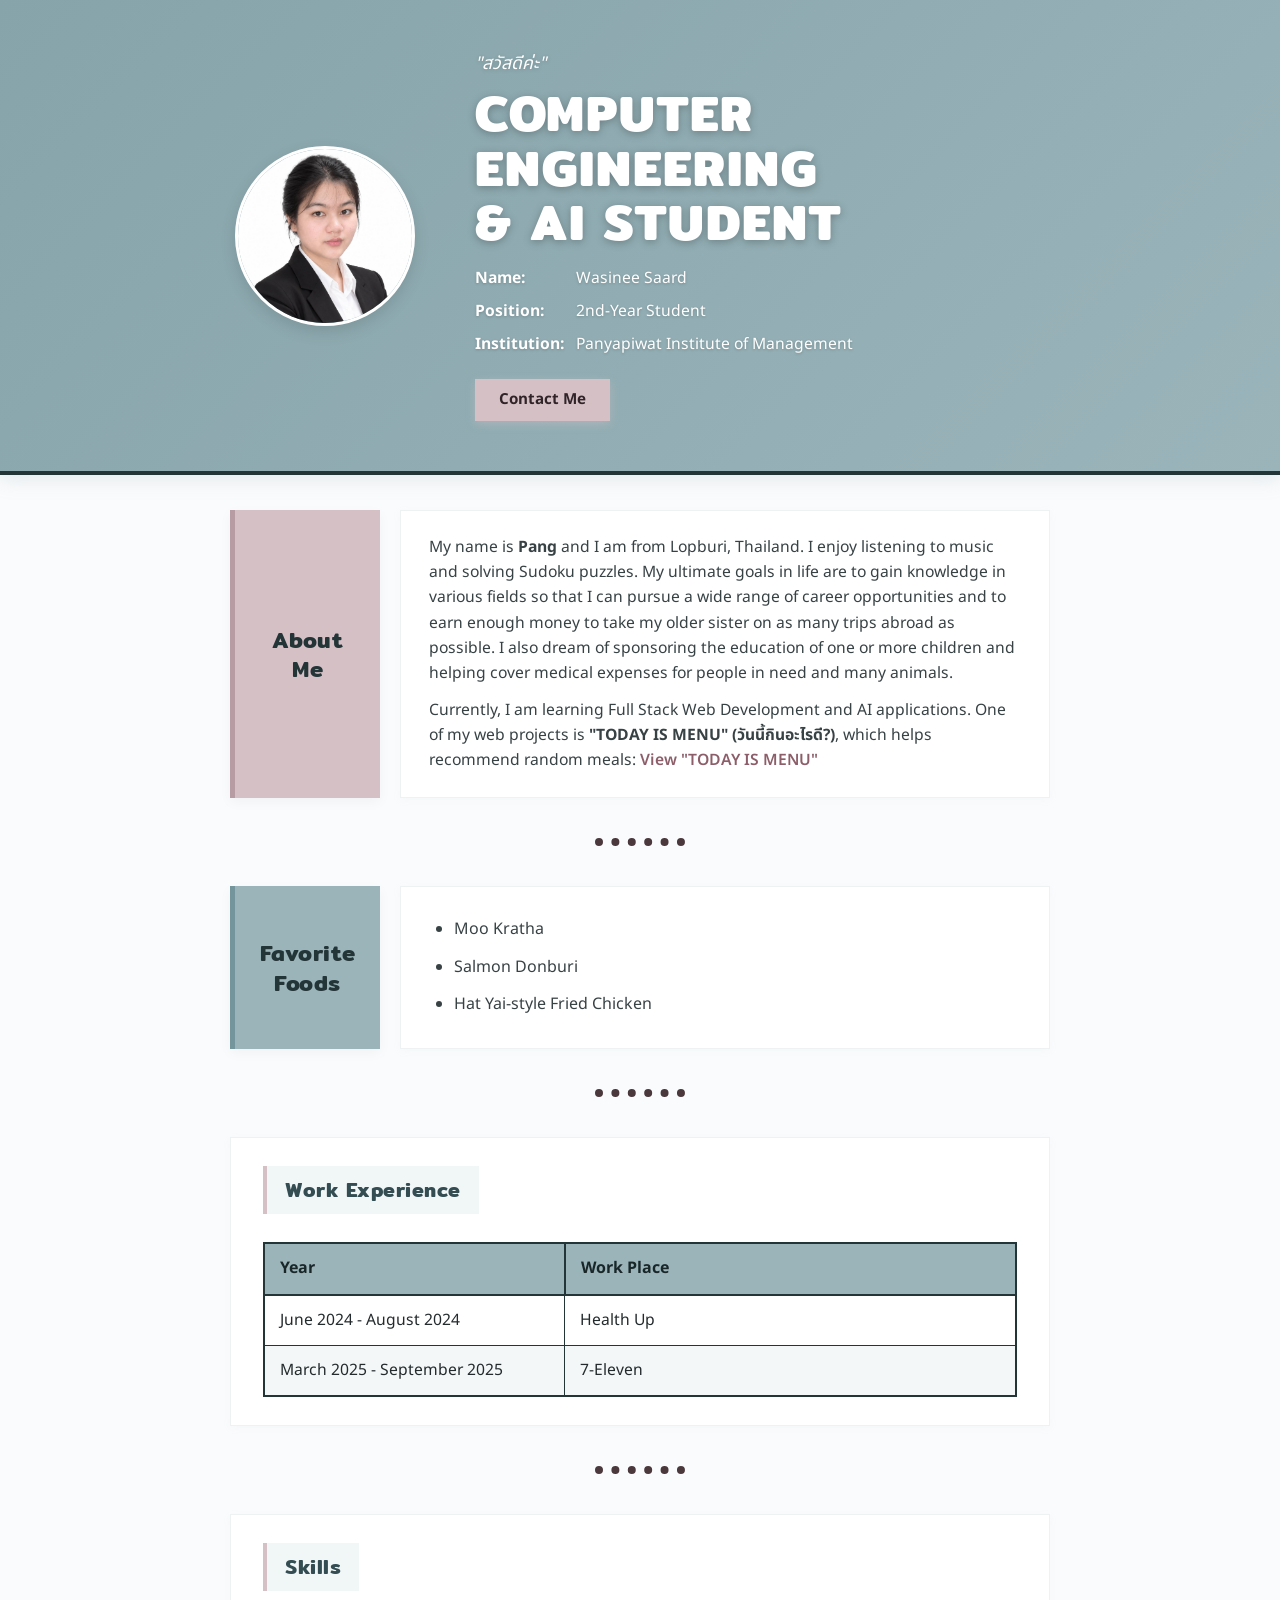
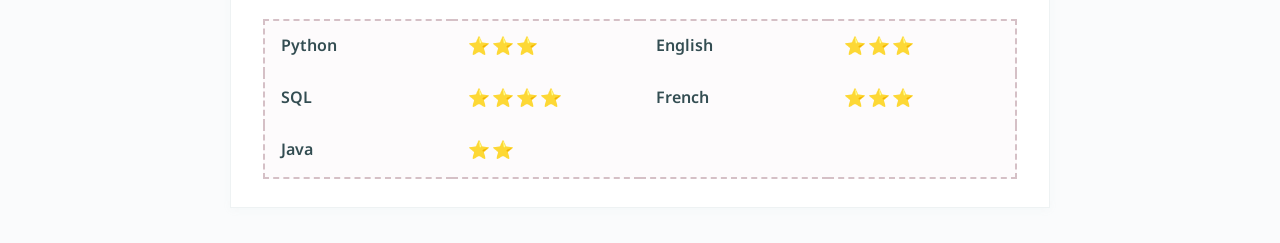
==== commit 22e46338: "Update index.html" ====
--- a/index.html
+++ b/index.html
@@ -8,8 +8,8 @@
     <link rel="preconnect" href="https://fonts.googleapis.com">
     <link rel="preconnect" href="https://fonts.gstatic.com" crossorigin>
     <link href="https://fonts.googleapis.com/css2?family=Mitr:wght@400;600;700&family=Noto+Sans+Thai:wght@300;400;600&display=swap" rel="stylesheet">
-    <!-- เชื่อมต่อไปยัง styles.css พร้อมใส่ตัวดักแคช ?v=3 -->
-    <link rel="stylesheet" href="styles.css?v=3">
+    <!-- เชื่อมต่อไปยัง styles.css พร้อมใส่ตัวดักแคช ?v=4 -->
+    <link rel="stylesheet" href="styles.css?v=4">
 </head>
 <body>
 
@@ -24,16 +24,18 @@
                 <!-- ฝั่งขวา: รายละเอียดข้อมูลส่วนตัว -->
                 <td class="profile-info-cell">
                     <p class="tagline"><em>"สวัสดีค่ะ"</em></p>
-                    <h1 class="display-name">Wasinee Saard</h1>
+                    
+                    <!-- เปลี่ยนข้อความใหญ่เป็นสาขาวิชา/ตำแหน่ง พร้อมรักษาคลาส display-name เพื่อใช้ลูกเล่นเดิม -->
+                    <h1 class="display-name">Computer Engineering<br>&amp; AI Student</h1>
                     
                     <table class="personal-info-table">
                         <tr>
+                            <td><strong>Name:</strong></td>
+                            <td>Wasinee Saard</td>
+                        </tr>
+                        <tr>
                             <td><strong>Position:</strong></td>
                             <td>2nd-Year Student</td>
-                        </tr>
-                        <tr>
-                            <td><strong>Major:</strong></td>
-                            <td>Computer Engineering and Artificial Intelligence</td>
                         </tr>
                         <tr>
                             <td><strong>Institution:</strong></td>
@@ -135,28 +137,4 @@
                 <tr>
                     <td class="skill-name">Java</td>
                     <td class="skill-level">⭐⭐</td>
-                    <td class="skill-name">Japanese</td>
-                    <td class="skill-level">⭐⭐</td>
-                </tr>
-                <tr>
-                    <td class="skill-name">Sales</td>
-                    <td class="skill-level">⭐⭐⭐⭐</td>
-                    <td></td>
-                    <td></td>
-                </tr>
-            </table>
-        </section>
-
-    </main>
-
-    <!-- Footer -->
-    <footer class="footer-container">
-        <p>&copy; 2026 Wasinee S.</p>
-        <p>
-            <a href="https://github.com/wasineesaa" target="_blank">GitHub Profile</a> | 
-            <a href="contact.html">Contact Us</a>
-        </p>
-    </footer>
-
-</body>
-</html>
+                    <td class
--- a/styles.css
+++ b/styles.css
@@ -1,7 +1,7 @@
 /* ==========================================================
    1. GLOBAL RESET & TYPOGRAPHY
    ========================================================== */
-* {
+*, *::before, *::after {
     margin: 0;
     padding: 0;
     box-sizing: border-box;
@@ -9,6 +9,7 @@
 
 html, body {
     width: 100%;
+    max-width: 100%;
     overflow-x: hidden; /* ป้องกันหน้าเว็บเลื่อนออกด้านข้าง */
 }
 
@@ -31,7 +32,7 @@
 }
 
 /* ==========================================================
-   2. HEADER CONTAINER & PROFILE LAYOUT
+   2. HEADER CONTAINER & PROFILE LAYOUT (DESKTOP)
    ========================================================== */
 .header-container {
     background: linear-gradient(135deg, #87a4ab, #9AB4BA);
@@ -143,7 +144,7 @@
 
 /* ==========================================================
    3. LAYOUT หัวข้อกล่องสี่เหลี่ยม (About Me & Favorite Foods)
-   ========================================================== */
+   ========================================================= */
 .content-container {
     max-width: 860px;
     width: 100%;
@@ -198,7 +199,7 @@
     display: flex;
     flex-direction: column;
     justify-content: center;
-    min-width: 0; /* ป้องกัน flex-item ล้น */
+    min-width: 0;
 }
 
 .split-content-box p {
@@ -224,7 +225,7 @@
 }
 
 /* ==========================================================
-   4. CARDS, WORK EXPERIENCE & SKILLS
+   4. CARDS, WORK EXPERIENCE & SKILLS (DESKTOP)
    ========================================================== */
 .card {
     background: #ffffff;
@@ -281,7 +282,7 @@
     background-color: #f3f7f8;
 }
 
-/* ตาราง SKILLS (ค่ามาตรฐานจอคอม) */
+/* ตาราง SKILLS (4 คอลัมน์บนคอมพิวเตอร์) */
 .skills-box-table {
     width: 100%;
     border-collapse: collapse;
@@ -311,18 +312,26 @@
 /* ==========================================================
    5. BUTTONS & FORMS
    ========================================================== */
+.btn-primary,
+.btn-secondary {
+    display: inline-block;
+    padding: 12px 24px;
+    border-radius: 0;
+    text-decoration: none;
+    font-weight: 700;
+    font-size: 0.95rem;
+    text-align: center;
+    cursor: pointer;
+    border: none;
+    line-height: 1.2;
+    box-sizing: border-box;
+    transition: background-color 0.2s ease, transform 0.2s ease;
+}
+
 .btn-primary {
-    display: inline-block;
     background-color: #D5C0C6;
     color: #302428;
-    padding: 10px 24px;
-    text-decoration: none;
-    font-weight: 700;
-    border: none;
-    cursor: pointer;
     box-shadow: 0 3px 8px rgba(213, 192, 198, 0.4);
-    transition: background-color 0.2s ease, transform 0.2s ease;
-    text-align: center;
 }
 
 .btn-primary:hover {
@@ -331,16 +340,9 @@
 }
 
 .btn-secondary {
-    display: inline-block;
     background-color: #9AB4BA;
     color: #1a2729;
-    padding: 10px 24px;
-    text-decoration: none;
-    font-weight: 700;
-    margin-left: 10px;
     box-shadow: 0 3px 6px rgba(154, 180, 186, 0.3);
-    transition: background-color 0.2s ease, transform 0.2s ease;
-    text-align: center;
 }
 
 .btn-secondary:hover {
@@ -376,8 +378,12 @@
     box-shadow: 0 0 0 3px rgba(154, 180, 186, 0.25);
 }
 
+/* Desktop Form Actions */
 .form-actions {
-    margin-top: 22px;
+    margin-top: 24px;
+    display: flex;
+    gap: 12px;
+    align-items: center;
 }
 
 a {
@@ -418,14 +424,28 @@
 }
 
 /* ==========================================================
-   7. RESPONSIVE DESIGN (ปรับแต่งสำหรับมือถือโดยเฉพาะ)
+   7. RESPONSIVE DESIGN (TABLET & IPAD: max-width 992px)
+   ========================================================== */
+@media (max-width: 992px) {
+    .content-container {
+        max-width: 720px;
+        padding: 0 20px;
+    }
+
+    .display-name {
+        font-size: clamp(2rem, 5vw, 2.8rem);
+    }
+}
+
+/* ==========================================================
+   8. RESPONSIVE DESIGN (MOBILE: max-width 768px)
    ========================================================== */
 @media (max-width: 768px) {
     .header-container {
-        padding: 35px 15px;
-    }
-
-    /* จัดโปรไฟล์ส่วนหัวให้เรียงตั้งตรงกึ่งกลาง */
+        padding: 30px 16px;
+    }
+
+    /* จัดส่วนหัวให้เรียงตั้งตรงกึ่งกลาง */
     .profile-layout-table, 
     .profile-layout-table tbody, 
     .profile-layout-table tr, 
@@ -434,37 +454,80 @@
         width: 100% !important;
         text-align: center !important;
         border-spacing: 0 !important;
+        padding: 0 !important;
     }
 
     .profile-img-cell {
         margin: 0 auto 15px auto;
     }
 
+    .profile-img {
+        width: 140px;
+        height: 140px;
+    }
+
     .profile-info-cell {
         padding-left: 0 !important;
     }
 
     .display-name {
-        font-size: 2.1rem;
-        letter-spacing: 1px;
-    }
-
+        font-size: clamp(1.6rem, 7vw, 2.2rem);
+        letter-spacing: 0.5px;
+        word-break: break-word;
+    }
+
+    /* ==========================================================
+       คงคำสั่ง TABLE ตามโจทย์อาจารย์ 100% 
+       จัดสัดส่วนช่องให้อ่านง่าย สวยงาม ไม่แยกซ้ายขวากระจาย
+       ========================================================== */
     .personal-info-table {
-        margin: 15px auto;
-        display: table !important;
-        text-align: left !important;
+        display: table !important; /* ยืนยันคำสั่ง TABLE */
+        width: 100% !important;
+        max-width: 330px !important; /* จัดกึ่งกลางหน้าจอสวยงาม */
+        margin: 12px auto 18px auto !important;
+        border-collapse: collapse !important;
+        table-layout: fixed !important;
+    }
+
+    .personal-info-table tr {
+        display: table-row !important;
     }
 
     .personal-info-table td {
         display: table-cell !important;
-        padding: 3px 6px;
-        font-size: 0.88rem;
-    }
-
-    /* กล่องข้อความและเนื้อหา */
+        vertical-align: top !important;
+        padding: 6px 4px !important;
+        color: #ffffff !important;
+        line-height: 1.35 !important;
+    }
+
+    /* ฝั่งซ้าย: หัวข้อ (Position, Major, Institution) */
+    .personal-info-table td:first-child {
+        width: 32% !important;
+        text-align: right !important; /* ชิดขวาเพื่อให้เครื่องหมาย : ตรงกัน */
+        padding-right: 8px !important;
+        white-space: nowrap !important;
+    }
+
+    .personal-info-table td:first-child strong {
+        font-size: 0.85rem !important;
+        color: #f0f7f8 !important;
+    }
+
+    /* ฝั่งขวา: รายละเอียดข้อความยาว */
+    .personal-info-table td:last-child {
+        width: 68% !important;
+        text-align: left !important; /* ชิดซ้ายเสมอ */
+        font-size: 0.86rem !important;
+        word-break: normal !important;
+    }
+
+    /* โครงสร้างเนื้อหาหลัก */
     .content-container {
-        padding: 0 14px;
-        margin: 25px auto;
+        width: 100% !important;
+        max-width: 100% !important;
+        padding: 0 14px !important;
+        margin: 20px auto;
     }
 
     .split-section {
@@ -476,7 +539,7 @@
     .square-title-box {
         width: 100%;
         min-width: 100%;
-        padding: 12px;
+        padding: 10px 15px;
         border-left: none;
         border-bottom: 4px solid rgba(0, 0, 0, 0.1);
     }
@@ -487,53 +550,100 @@
 
     .split-content-box {
         width: 100%;
-        padding: 18px 16px;
+        padding: 16px 18px;
+    }
+
+    .split-content-box p {
+        font-size: clamp(0.85rem, 3.8vw, 0.95rem);
+        text-align: left;
+        word-break: break-word;
     }
 
     .card {
-        padding: 20px 14px;
-    }
-
-    /* ตารางประสบการณ์ */
+        padding: 18px 12px !important;
+        width: 100% !important;
+        overflow: hidden !important;
+    }
+
+    /* ตาราง Work Experience */
+    .experience-table {
+        width: 100%;
+        table-layout: fixed;
+    }
+
     .experience-table th, 
     .experience-table td {
-        padding: 8px 10px;
-        font-size: 0.85rem;
-    }
-
-    /* ตาราง Skills: บังคับให้อยู่ในกรอบ ไม่ล้นจอเด็ดขาด */
+        padding: 8px 6px;
+        font-size: clamp(0.78rem, 3.4vw, 0.88rem);
+        word-break: break-word;
+    }
+
+    .experience-table td:first-child,
+    .experience-table th:first-child {
+        width: 45%;
+    }
+
+    /* ==========================================================
+       ตาราง SKILLS: คง 4 คอลัมน์ตามโจทย์อาจารย์ 100%
+       ========================================================== */
     .skills-box-table {
+        display: table !important;
         width: 100% !important;
+        max-width: 100% !important;
         table-layout: fixed !important;
-        border-spacing: 0 !important;
+        border-collapse: collapse !important;
+        margin: 10px 0 0 0 !important;
+    }
+
+    .skills-box-table tr {
+        display: table-row !important;
     }
 
     .skills-box-table td {
-        padding: 8px 4px !important;
-        vertical-align: middle;
-        overflow: hidden;
+        display: table-cell !important;
+        vertical-align: middle !important;
+        padding: 8px 2px !important;
+        box-sizing: border-box !important;
     }
 
     .skills-box-table .skill-name {
-        width: 28% !important;
-        font-size: 0.82rem !important;
+        width: 27% !important;
+        font-size: clamp(0.68rem, 2.7vw, 0.85rem) !important;
+        font-weight: 600;
+        text-align: left !important;
+        white-space: nowrap !important;
+        overflow: hidden !important;
+        text-overflow: ellipsis;
     }
 
     .skills-box-table .skill-level {
-        width: 22% !important;
-        font-size: 0.72rem !important;
-        letter-spacing: 0px !important;
-        white-space: nowrap;
-    }
-
-    /* ปุ่มในหน้า Contact Form */
+        width: 23% !important;
+        font-size: clamp(0.55rem, 2.3vw, 0.8rem) !important;
+        letter-spacing: -1.5px !important;
+        text-align: center !important;
+        white-space: nowrap !important;
+    }
+
+    .skills-box-table td:empty {
+        display: table-cell !important;
+        width: 23% !important;
+    }
+
+    /* ==========================================================
+       ปุ่มในหน้า Contact Form: บังคับเรียงแนวตั้ง ไม่ทับกัน
+       ========================================================== */
     .form-actions {
-        display: flex;
-        flex-direction: column;
-        gap: 10px;
-    }
-
-    .btn-secondary {
-        margin-left: 0;
-    }
-}
+        display: flex !important;
+        flex-direction: column !important;
+        gap: 12px !important;
+        width: 100% !important;
+    }
+
+    .form-actions .btn-primary,
+    .form-actions .btn-secondary {
+        width: 100% !important;
+        display: block !important;
+        margin: 0 !important;
+        padding: 13px 16px !important;
+    }
+}
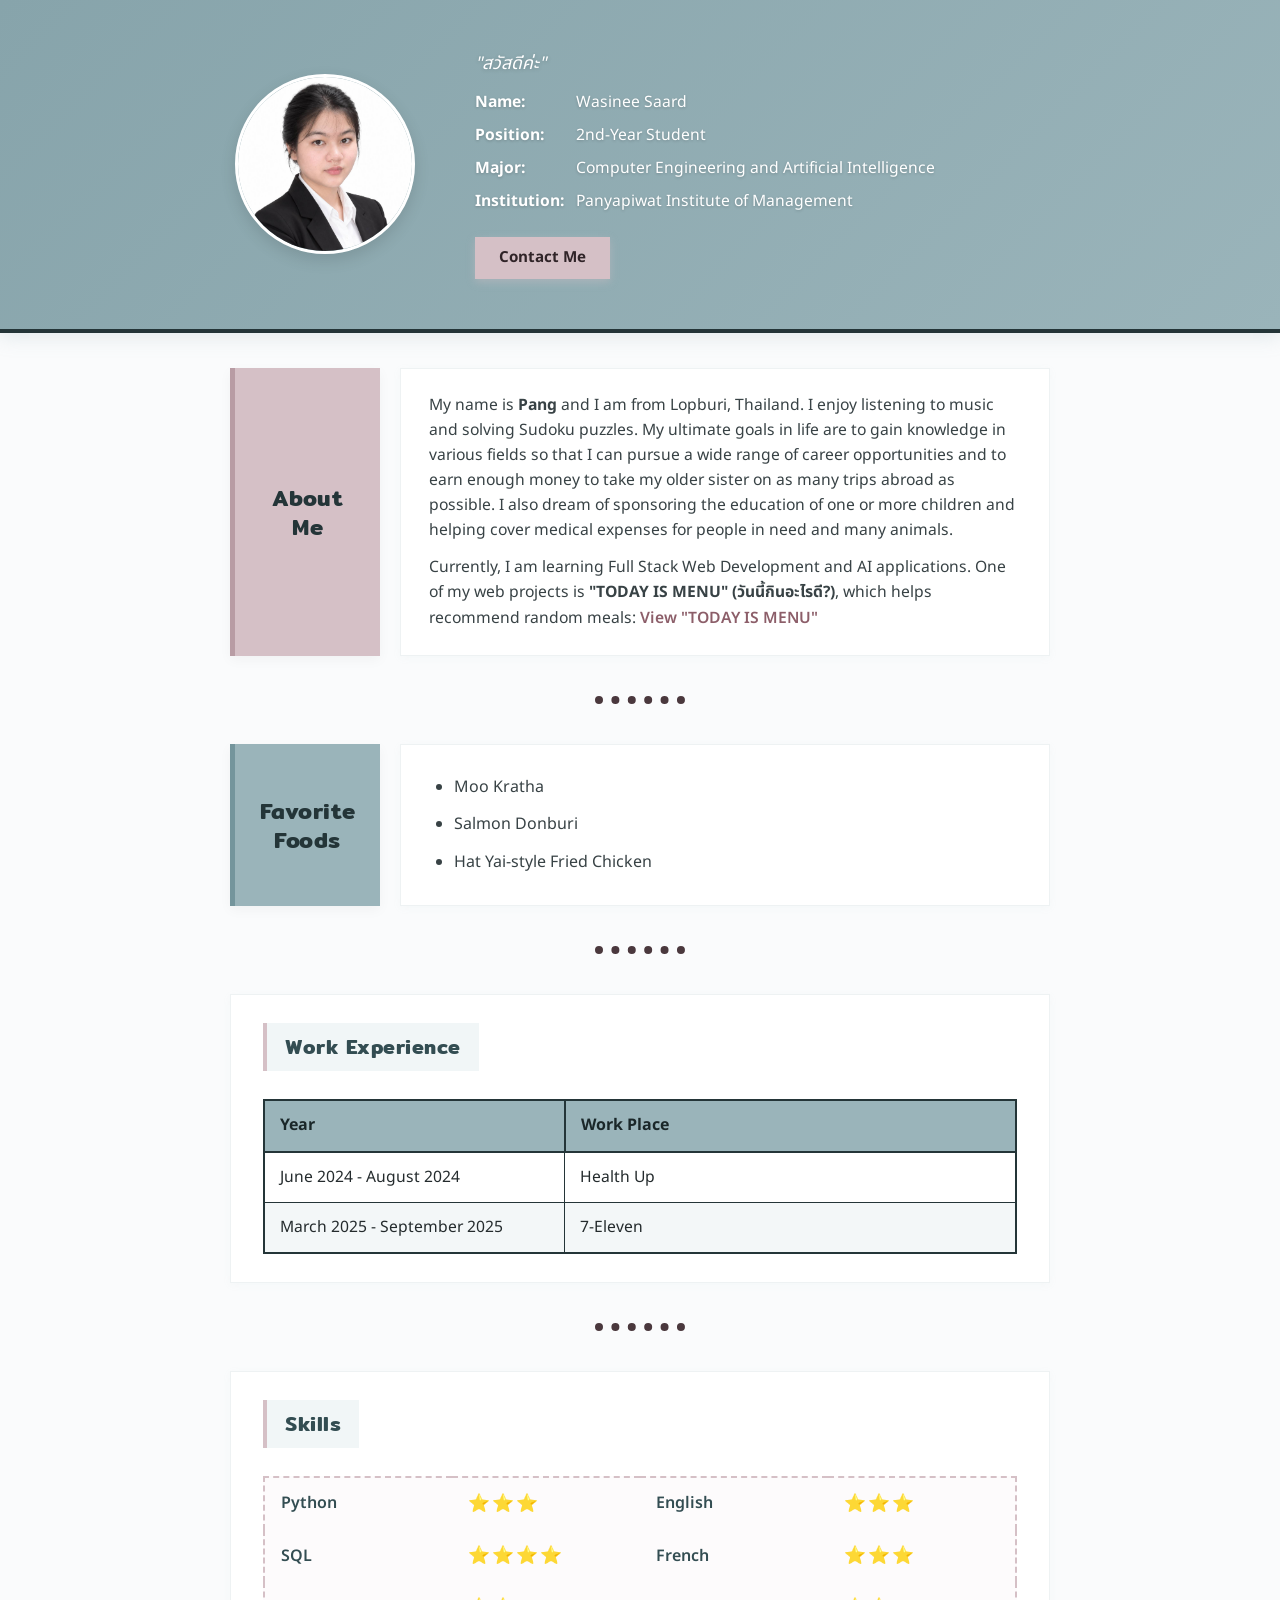
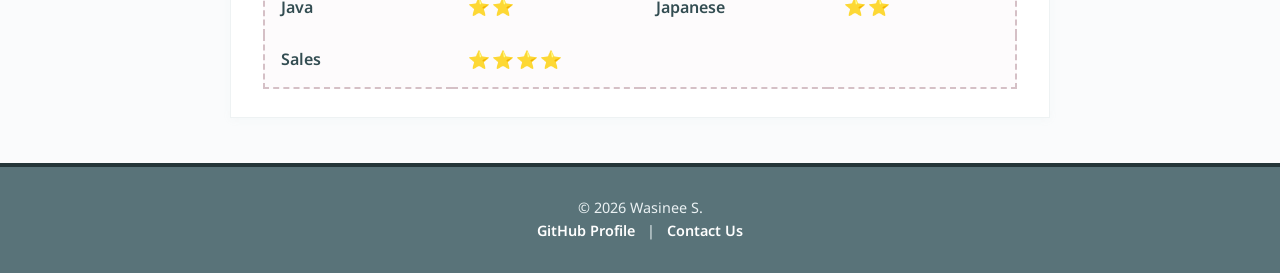
==== commit 1e25f602: "Update index.html" ====
--- a/index.html
+++ b/index.html
@@ -8,8 +8,8 @@
     <link rel="preconnect" href="https://fonts.googleapis.com">
     <link rel="preconnect" href="https://fonts.gstatic.com" crossorigin>
     <link href="https://fonts.googleapis.com/css2?family=Mitr:wght@400;600;700&family=Noto+Sans+Thai:wght@300;400;600&display=swap" rel="stylesheet">
-    <!-- เชื่อมต่อไปยัง styles.css พร้อมใส่ตัวดักแคช ?v=4 -->
-    <link rel="stylesheet" href="styles.css?v=4">
+    <!-- เชื่อมต่อไปยัง styles.css พร้อมใส่ตัวดักแคช ?v=5 -->
+    <link rel="stylesheet" href="styles.css?v=5">
 </head>
 <body>
 
@@ -21,21 +21,25 @@
                 <td class="profile-img-cell">
                     <img src="12170.jpeg" alt="Wasinee Saard Profile Picture" class="profile-img">
                 </td>
-                <!-- ฝั่งขวา: รายละเอียดข้อมูลส่วนตัว -->
+                <!-- ฝั่งขวา: รายละเอียดข้อมูลส่วนตัว (รวมอยู่ในตารางเดียวตามโจทย์อาจารย์) -->
                 <td class="profile-info-cell">
                     <p class="tagline"><em>"สวัสดีค่ะ"</em></p>
                     
-                    <!-- เปลี่ยนข้อความใหญ่เป็นสาขาวิชา/ตำแหน่ง พร้อมรักษาคลาส display-name เพื่อใช้ลูกเล่นเดิม -->
-                    <h1 class="display-name">Computer Engineering<br>&amp; AI Student</h1>
-                    
                     <table class="personal-info-table">
-                        <tr>
+                        <tr class="name-row">
                             <td><strong>Name:</strong></td>
-                            <td>Wasinee Saard</td>
+                            <td>
+                                <!-- WASINEE SAARD อยู่ใน Table พร้อมลูกเล่น CSS เดิม -->
+                                <span class="display-name-text">Wasinee Saard</span>
+                            </td>
                         </tr>
                         <tr>
                             <td><strong>Position:</strong></td>
                             <td>2nd-Year Student</td>
+                        </tr>
+                        <tr>
+                            <td><strong>Major:</strong></td>
+                            <td>Computer Engineering and Artificial Intelligence</td>
                         </tr>
                         <tr>
                             <td><strong>Institution:</strong></td>
@@ -137,4 +141,28 @@
                 <tr>
                     <td class="skill-name">Java</td>
                     <td class="skill-level">⭐⭐</td>
-                    <td class
+                    <td class="skill-name">Japanese</td>
+                    <td class="skill-level">⭐⭐</td>
+                </tr>
+                <tr>
+                    <td class="skill-name">Sales</td>
+                    <td class="skill-level">⭐⭐⭐⭐</td>
+                    <td></td>
+                    <td></td>
+                </tr>
+            </table>
+        </section>
+
+    </main>
+
+    <!-- Footer -->
+    <footer class="footer-container">
+        <p>&copy; 2026 Wasinee S.</p>
+        <p>
+            <a href="https://github.com/wasineesaa" target="_blank">GitHub Profile</a> | 
+            <a href="contact.html">Contact Us</a>
+        </p>
+    </footer>
+
+</body>
+</html>
